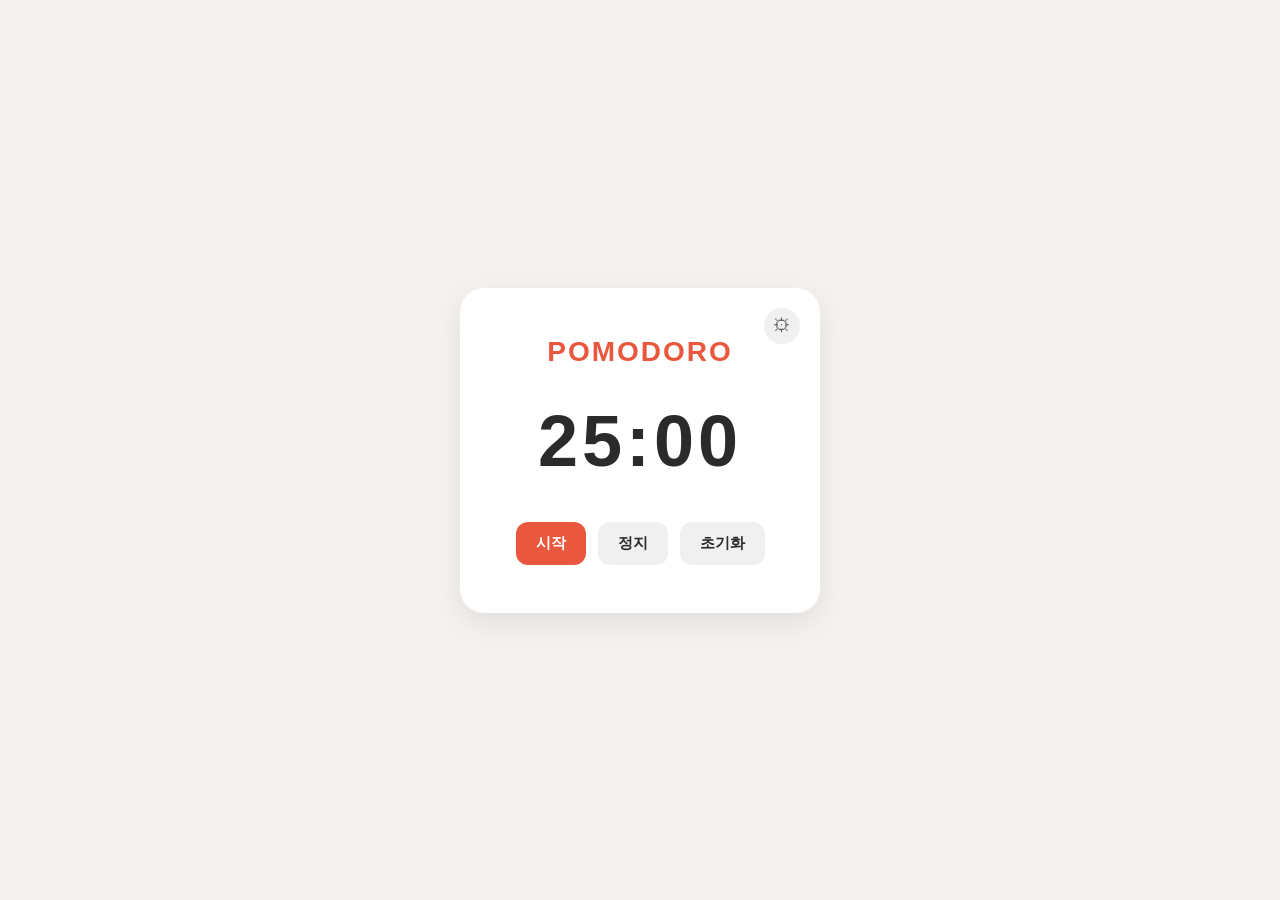
==== index.html @ 0f90b74f "INIT" ====
<!DOCTYPE html>
<html lang="ko">
<head>
  <meta charset="UTF-8" />
  <meta name="viewport" content="width=device-width, initial-scale=1.0" />
  <title>Pomodoro</title>
  <link rel="stylesheet" href="index.css" />
</head>
<body>
  <main class="timer-card">
    <button class="settings-btn" type="button" aria-label="설정" onclick="location.href='setting.html'">⚙</button>

    <h1>pomodoro</h1>

    <div class="time-display" id="time-display">25:00</div>

    <div class="controls">
      <button class="btn btn-start" type="button" onclick="startTimer()">시작</button>
      <button class="btn btn-stop" type="button" onclick="stopTimer()">정지</button>
      <button class="btn btn-reset" type="button" onclick="resetTimer()">초기화</button>
    </div>
  </main>

  <script src="index.js"></script>
</body>
</html>
---- index.css ----
* {
  margin: 0;
  padding: 0;
  box-sizing: border-box;
}

body {
  min-height: 100vh;
  display: flex;
  align-items: center;
  justify-content: center;
  background-color: #f4f1ee;
  font-family: "Segoe UI", "Apple SD Gothic Neo", Arial, sans-serif;
}

.timer-card {
  position: relative;
  width: 360px;
  padding: 48px 32px;
  background-color: #ffffff;
  border-radius: 24px;
  box-shadow: 0 10px 30px rgba(0, 0, 0, 0.08);
  text-align: center;
}

.settings-btn {
  position: absolute;
  top: 20px;
  right: 20px;
  width: 36px;
  height: 36px;
  border: none;
  border-radius: 50%;
  background-color: #f0f0f0;
  color: #555;
  font-size: 18px;
  cursor: pointer;
}

.settings-btn:hover {
  background-color: #e2e2e2;
}

h1 {
  font-size: 28px;
  font-weight: 700;
  letter-spacing: 2px;
  color: #e9573f;
  text-transform: uppercase;
  margin-bottom: 32px;
}

.time-display {
  font-size: 72px;
  font-weight: 700;
  color: #2b2b2b;
  letter-spacing: 4px;
  margin-bottom: 40px;
}

.controls {
  display: flex;
  justify-content: center;
  gap: 12px;
}

.btn {
  padding: 12px 20px;
  border: none;
  border-radius: 12px;
  font-size: 15px;
  font-weight: 600;
  cursor: pointer;
  transition: opacity 0.2s ease;
}

.btn:hover {
  opacity: 0.85;
}

.btn-start {
  background-color: #e9573f;
  color: #ffffff;
}

.btn-stop {
  background-color: #f0f0f0;
  color: #2b2b2b;
}

.btn-reset {
  background-color: #f0f0f0;
  color: #2b2b2b;
}
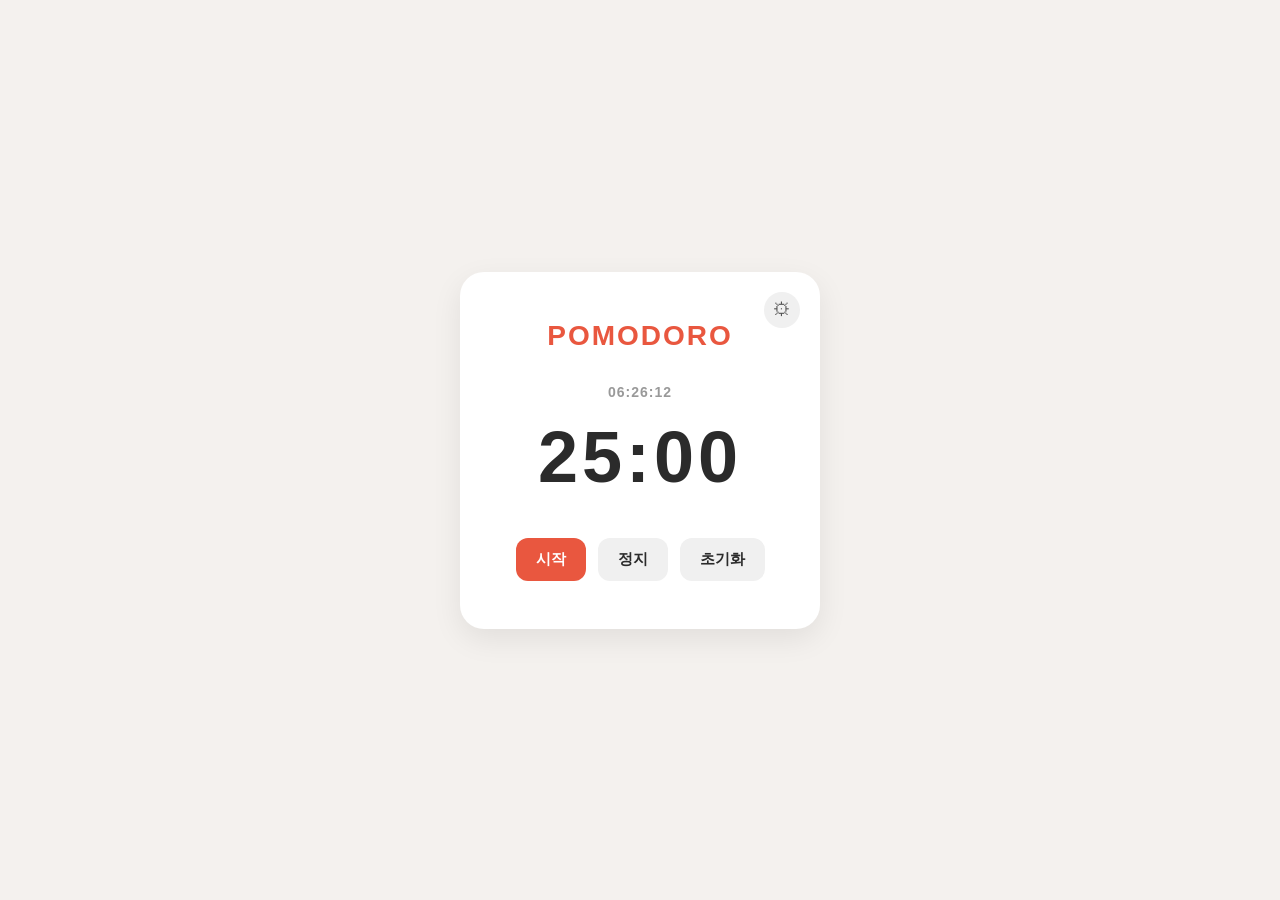
==== commit 0505b55b: "클로드 권한 설정 - 현재 시간 기능 추가" ====
--- a/index.html
+++ b/index.html
@@ -12,6 +12,8 @@
 
     <h1>pomodoro</h1>
 
+    <div class="current-time" id="current-time"></div>
+
     <div class="time-display" id="time-display">25:00</div>
 
     <div class="controls">
--- a/index.css
+++ b/index.css
@@ -50,6 +50,14 @@
   margin-bottom: 32px;
 }
 
+.current-time {
+  font-size: 14px;
+  font-weight: 600;
+  color: #999;
+  letter-spacing: 1px;
+  margin-bottom: 16px;
+}
+
 .time-display {
   font-size: 72px;
   font-weight: 700;
